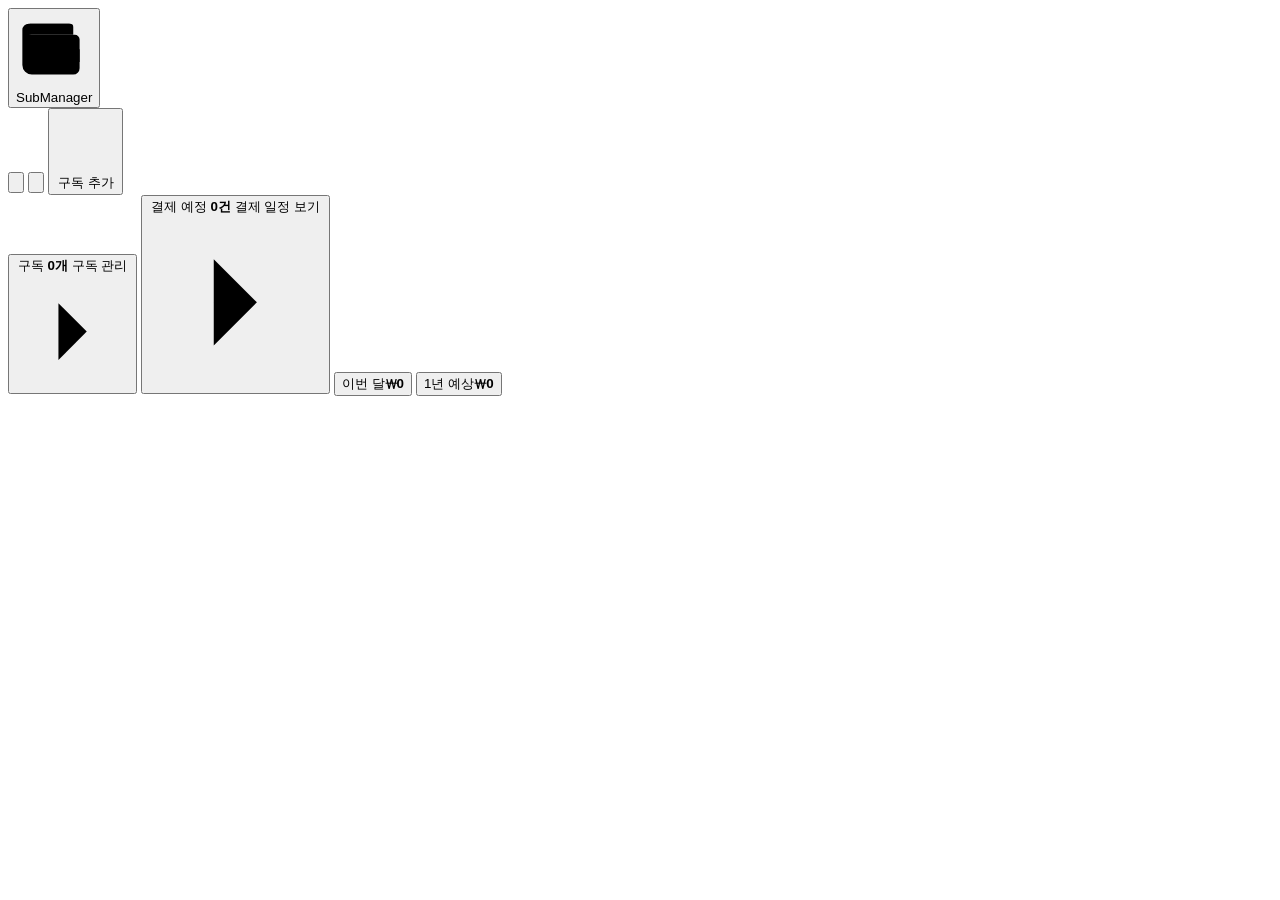
==== web/index.html @ 03d4bf6c "feat: separate sidebar navigation cards Co-authored-by: Codex <codex@openai.com>" ====
<!doctype html>
<html lang="ko">
<head>
  <meta charset="utf-8">
  <meta name="viewport" content="width=device-width,initial-scale=1">
  <meta name="theme-color" content="#09090B">
  <script>(()=>{let preference='system';try{const saved=localStorage.getItem('submanager-theme');if(saved==='dark'||saved==='light')preference=saved}catch{}const media=matchMedia('(prefers-color-scheme: dark)'),theme=preference==='system'?(media.matches?'dark':'light'):preference;document.documentElement.dataset.theme=theme;document.documentElement.dataset.themePreference=preference;document.querySelector('meta[name="theme-color"]').content=theme==='dark'?'#09090B':'#F6F7F5'})();</script>
  <title>SubManager</title>
  <link rel="stylesheet" href="/assets/app.css?v=20260911-sidebar-navigation">
  <style>
    /* Skipped subscriptions use a strong red treatment on dashboard cards. */
    .sub-card.skipped {
      border-width: 1.5px;
      border-color: #8c3c43;
      background: #2c1518;
      box-shadow: 0 0 0 1px rgba(140,60,67,.22);
    }
    .sub-card.skipped:hover {
      border-color: #a64b54;
      background: #34191d;
    }
    .sub-card.skipped .sub-title,
    .sub-card.skipped .skip-status {
      color: #ffb0b6!important;
    }

    /* The subscription list uses an amber marker instead of the dashboard red card treatment. */
    .list-row[aria-label*="이번 달 결제 건너뜀"] {
      position: relative;
      background: linear-gradient(90deg,rgba(200,155,88,.10),rgba(200,155,88,.025) 42%,transparent 72%);
      box-shadow: inset 4px 0 0 #c89b58;
    }
    .list-row[aria-label*="이번 달 결제 건너뜀"]:hover {
      background: linear-gradient(90deg,rgba(200,155,88,.16),rgba(200,155,88,.045) 42%,#18181a 76%);
    }
    .list-row[aria-label*="이번 달 결제 건너뜀"] .service-cell > span::after {
      content: "이번 달 건너뜀";
      display: inline-flex;
      align-items: center;
      width: max-content;
      margin-top: 6px;
      padding: 3px 7px;
      border: 1px solid #6e5833;
      border-radius: 999px;
      background: #2b2418;
      color: #f1ca8b;
      font-size: 10px;
      font-weight: 700;
      line-height: 1.25;
    }
    :root[data-theme=light] .sub-card.skipped {
      border-color: #D98F94;
      background: #FFF0F1;
      box-shadow: 0 0 0 1px rgba(217,143,148,.18);
    }
    :root[data-theme=light] .sub-card.skipped .sub-title,
    :root[data-theme=light] .sub-card.skipped .skip-status {
      color: #A53F49!important;
    }
    :root[data-theme=light] .list-row[aria-label*="이번 달 결제 건너뜀"] {
      background: linear-gradient(90deg,rgba(181,130,53,.13),rgba(181,130,53,.035) 42%,transparent 72%);
      box-shadow: inset 4px 0 0 #B58235;
    }
    :root[data-theme=light] .list-row[aria-label*="이번 달 결제 건너뜀"] .service-cell > span::after {
      border-color: #D8B878;
      background: #FFF5DD;
      color: #8A5D1D;
    }
  </style>
</head>
<body>
  <header class="topbar">
    <button class="brand" type="button" data-view="dashboard" aria-label="대시보드로 이동"><svg class="brand-wallet" aria-hidden="true" viewBox="0 0 24 24"><path d="M4 7.5h14.5A1.5 1.5 0 0 1 20 9v9a2 2 0 0 1-2 2H5a3 3 0 0 1-3-3V6a2 2 0 0 1 2-2h13"/><path d="M2.5 7.5V6A2 2 0 0 1 4.5 4H17a1 1 0 0 1 1 1v2.5"/><path d="M16 12h4v4h-4a2 2 0 0 1 0-4Z"/><circle cx="16" cy="14" r=".5"/></svg><span>SubManager</span></button>
    <div class="header-actions">
      <button class="icon-button theme-button" id="themeButton" type="button" aria-label="테마: 시스템" title="테마: 시스템">
        <svg aria-hidden="true" viewBox="0 0 24 24"><rect x="3" y="4" width="18" height="13" rx="2"/><path d="M8 21h8M12 17v4"/></svg>
      </button>
      <button class="icon-button" id="settingsButton" type="button" aria-label="설정 열기" title="설정">
        <svg aria-hidden="true" viewBox="0 0 24 24"><path d="M12 15.25A3.25 3.25 0 1 0 12 8.75a3.25 3.25 0 0 0 0 6.5Z"/><path d="M19.4 13.5a7.8 7.8 0 0 0 .05-3l1.35-1.05-1.8-3.1-1.67.68a8 8 0 0 0-2.6-1.5L14.5 3.75h-3.6l-.25 1.78a8 8 0 0 0-2.58 1.5L6.4 6.35l-1.8 3.1 1.35 1.05a7.8 7.8 0 0 0 .05 3l-1.4 1.05 1.8 3.1 1.68-.68a8 8 0 0 0 2.57 1.5l.25 1.78h3.6l.25-1.78a8 8 0 0 0 2.58-1.5l1.67.68 1.8-3.1-1.4-1.05Z"/></svg>
      </button>
      <button class="button primary small" id="addSubscriptionButton" type="button"><svg class="button-icon" aria-hidden="true" viewBox="0 0 24 24"><path d="M12 5v14M5 12h14"/></svg> 구독 추가</button>
    </div>
  </header>

  <div class="layout">
    <aside class="sidebar" aria-label="구독 요약 및 탐색">
      <button class="summary-card nav-card" type="button" data-view="subscriptions">
        <span class="eyebrow">구독</span>
        <strong id="activeCount">0개</strong>
        <span class="summary-link">구독 관리 <svg aria-hidden="true" viewBox="0 0 24 24"><path d="m9 18 6-6-6-6"/></svg></span>
      </button>
      <button class="summary-card nav-card upcoming-nav-card" type="button" data-view="upcoming">
        <span class="eyebrow">결제 예정</span>
        <strong id="upcomingCount">0건</strong>
        <span class="summary-link">결제 일정 보기 <svg aria-hidden="true" viewBox="0 0 24 24"><path d="m9 18 6-6-6-6"/></svg></span>
      </button>
      <button class="summary-card metric-card primary-metric" type="button" data-view="dashboard">
        <span class="eyebrow">이번 달</span><strong id="monthTotal">₩0</strong>
      </button>
      <button class="summary-card metric-card secondary-metric" type="button" data-view="dashboard">
        <span class="eyebrow">1년 예상</span><strong id="yearTotal">₩0</strong>
      </button>
    </aside>
    <main id="main" class="main" tabindex="-1"></main>
  </div>

  <div class="modal-backdrop" id="modalBackdrop" hidden>
    <section class="modal" role="dialog" aria-modal="true" aria-labelledby="modalTitle" tabindex="-1">
      <div class="modal-head"><div><span class="step-label" id="modalKicker"></span><h2 id="modalTitle"></h2></div><button class="close-button" type="button" data-close-modal aria-label="닫기"><svg aria-hidden="true" viewBox="0 0 24 24"><path d="m6 6 12 12M18 6 6 18"/></svg></button></div>
      <div id="modalBody"></div>
      <div id="modalFooter"></div>
    </section>
  </div>
  <div class="toast-region" id="toasts" aria-live="polite"></div>
  <script>window.__INITIAL_STATE__ = {{.InitialState}};</script>
  <script>
    (() => {
      const aliases = {
        serviceId: "ServiceID",
        billingDay: "BillingDay",
        paymentMethodId: "PaymentMethodID",
        billingDate: "BillingDate",
        trialEndsAt: "TrialEndsAt",
        isTrial: "IsTrial",
        skipped: "Skipped"
      };
      const normalizeState = (data) => {
        if (!data || !Array.isArray(data.subscriptions)) return data;
        for (const subscription of data.subscriptions) {
          for (const [source, target] of Object.entries(aliases)) {
            if (Object.prototype.hasOwnProperty.call(subscription, source)) {
              subscription[target] = subscription[source];
            }
          }
        }
        return data;
      };
      normalizeState(window.__INITIAL_STATE__);
      const originalFetch = window.fetch.bind(window);
      window.fetch = async (...args) => {
        const response = await originalFetch(...args);
        const request = args[0];
        const url = typeof request === "string" ? request : request?.url || "";
        if (url === "/api/state" || url.endsWith("/api/state") || url.includes("/api/state?")) {
          const originalJSON = response.json.bind(response);
          response.json = async () => normalizeState(await originalJSON());
        }
        return response;
      };

      const modalBody = document.querySelector("#modalBody");
      const removeInactiveNotificationControls = () => {
        modalBody?.querySelectorAll('input[name="notifyChanges"], input[name="notifyMonthly"]')
          .forEach((input) => input.closest(".check-row")?.remove());
      };
      if (modalBody) {
        new MutationObserver(removeInactiveNotificationControls).observe(modalBody, {
          childList: true,
          subtree: true,
        });
        removeInactiveNotificationControls();
      }
    })();
  </script>
  <script src="/assets/app.js?v=20260911-sidebar-navigation" defer></script>
</body>
</html>
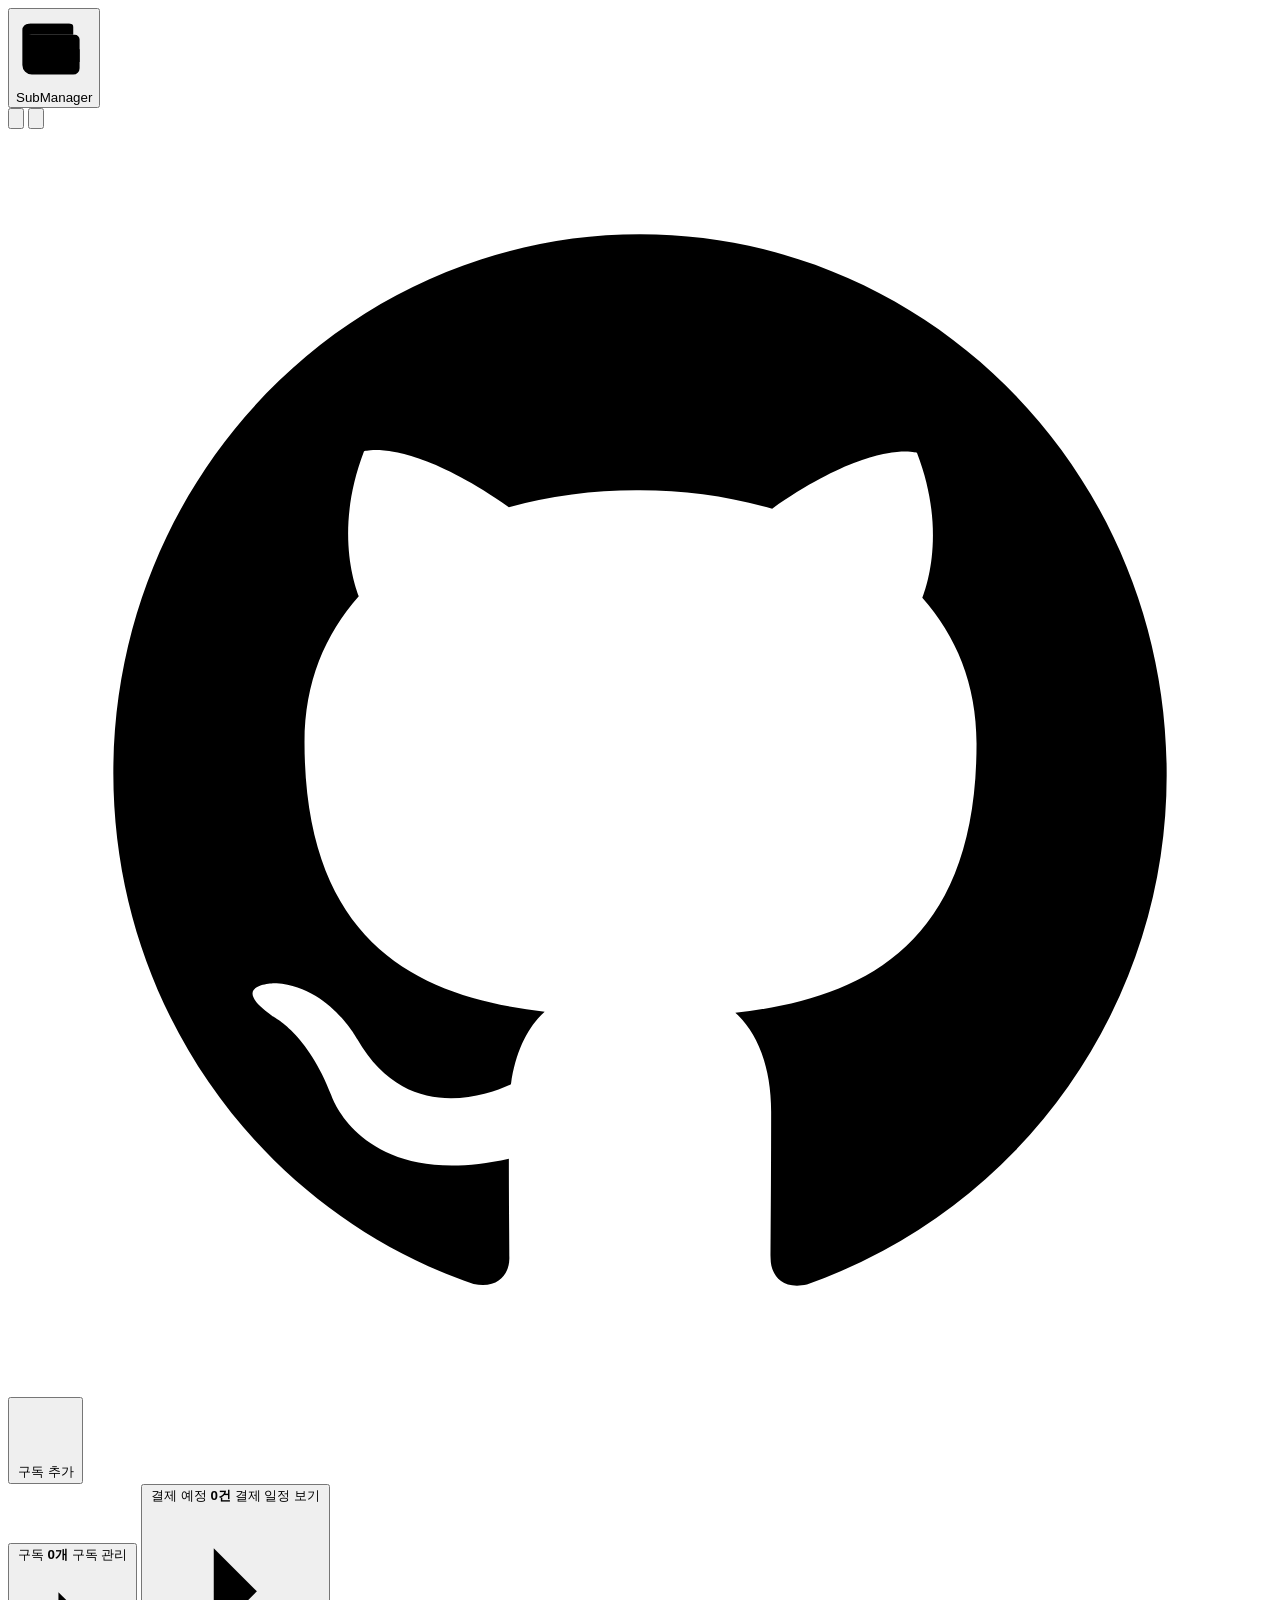
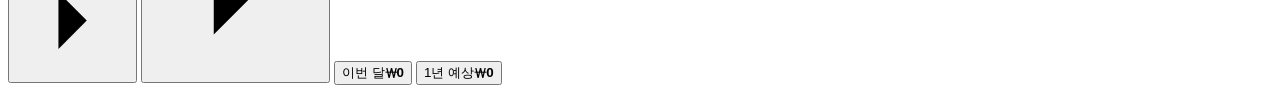
==== commit f55a5a02: "feat: add GitHub repository link Co-authored-by: Codex <codex@openai.com>" ====
--- a/web/index.html
+++ b/web/index.html
@@ -6,7 +6,7 @@
   <meta name="theme-color" content="#09090B">
   <script>(()=>{let preference='system';try{const saved=localStorage.getItem('submanager-theme');if(saved==='dark'||saved==='light')preference=saved}catch{}const media=matchMedia('(prefers-color-scheme: dark)'),theme=preference==='system'?(media.matches?'dark':'light'):preference;document.documentElement.dataset.theme=theme;document.documentElement.dataset.themePreference=preference;document.querySelector('meta[name="theme-color"]').content=theme==='dark'?'#09090B':'#F6F7F5'})();</script>
   <title>SubManager</title>
-  <link rel="stylesheet" href="/assets/app.css?v=20260911-sidebar-navigation">
+  <link rel="stylesheet" href="/assets/app.css?v=20260911-github-link">
   <style>
     /* Skipped subscriptions use a strong red treatment on dashboard cards. */
     .sub-card.skipped {
@@ -78,6 +78,9 @@
       <button class="icon-button" id="settingsButton" type="button" aria-label="설정 열기" title="설정">
         <svg aria-hidden="true" viewBox="0 0 24 24"><path d="M12 15.25A3.25 3.25 0 1 0 12 8.75a3.25 3.25 0 0 0 0 6.5Z"/><path d="M19.4 13.5a7.8 7.8 0 0 0 .05-3l1.35-1.05-1.8-3.1-1.67.68a8 8 0 0 0-2.6-1.5L14.5 3.75h-3.6l-.25 1.78a8 8 0 0 0-2.58 1.5L6.4 6.35l-1.8 3.1 1.35 1.05a7.8 7.8 0 0 0 .05 3l-1.4 1.05 1.8 3.1 1.68-.68a8 8 0 0 0 2.57 1.5l.25 1.78h3.6l.25-1.78a8 8 0 0 0 2.58-1.5l1.67.68 1.8-3.1-1.4-1.05Z"/></svg>
       </button>
+      <a class="icon-button github-link" href="https://github.com/kmw0410/submanager" target="_blank" rel="noopener noreferrer" title="GitHub 저장소">
+        <svg aria-hidden="true" viewBox="0 0 24 24"><path d="M12 2C6.48 2 2 6.58 2 12.23c0 4.52 2.87 8.35 6.84 9.7.5.1.68-.22.68-.49 0-.24-.01-1.04-.01-1.89-2.78.62-3.37-1.2-3.37-1.2-.45-1.19-1.11-1.5-1.11-1.5-.91-.64.07-.63.07-.63 1 .07 1.53 1.06 1.53 1.06.9 1.57 2.35 1.12 2.92.86.09-.67.35-1.12.64-1.38-2.22-.26-4.56-1.15-4.56-5.12 0-1.13.39-2.05 1.03-2.77-.1-.26-.45-1.32.1-2.75 0 0 .84-.28 2.75 1.06A9.3 9.3 0 0 1 12 6.86c.85 0 1.71.12 2.51.35 1.91-1.34 2.75-1.06 2.75-1.06.55 1.43.2 2.49.1 2.75.64.72 1.03 1.64 1.03 2.77 0 3.98-2.35 4.86-4.58 5.11.36.32.68.93.68 1.88 0 1.36-.01 2.45-.01 2.79 0 .27.18.6.69.49A10.25 10.25 0 0 0 22 12.23C22 6.58 17.52 2 12 2Z"/></svg>
+      </a>
       <button class="button primary small" id="addSubscriptionButton" type="button"><svg class="button-icon" aria-hidden="true" viewBox="0 0 24 24"><path d="M12 5v14M5 12h14"/></svg> 구독 추가</button>
     </div>
   </header>
@@ -162,6 +165,6 @@
       }
     })();
   </script>
-  <script src="/assets/app.js?v=20260911-sidebar-navigation" defer></script>
+  <script src="/assets/app.js?v=20260911-github-link" defer></script>
 </body>
 </html>
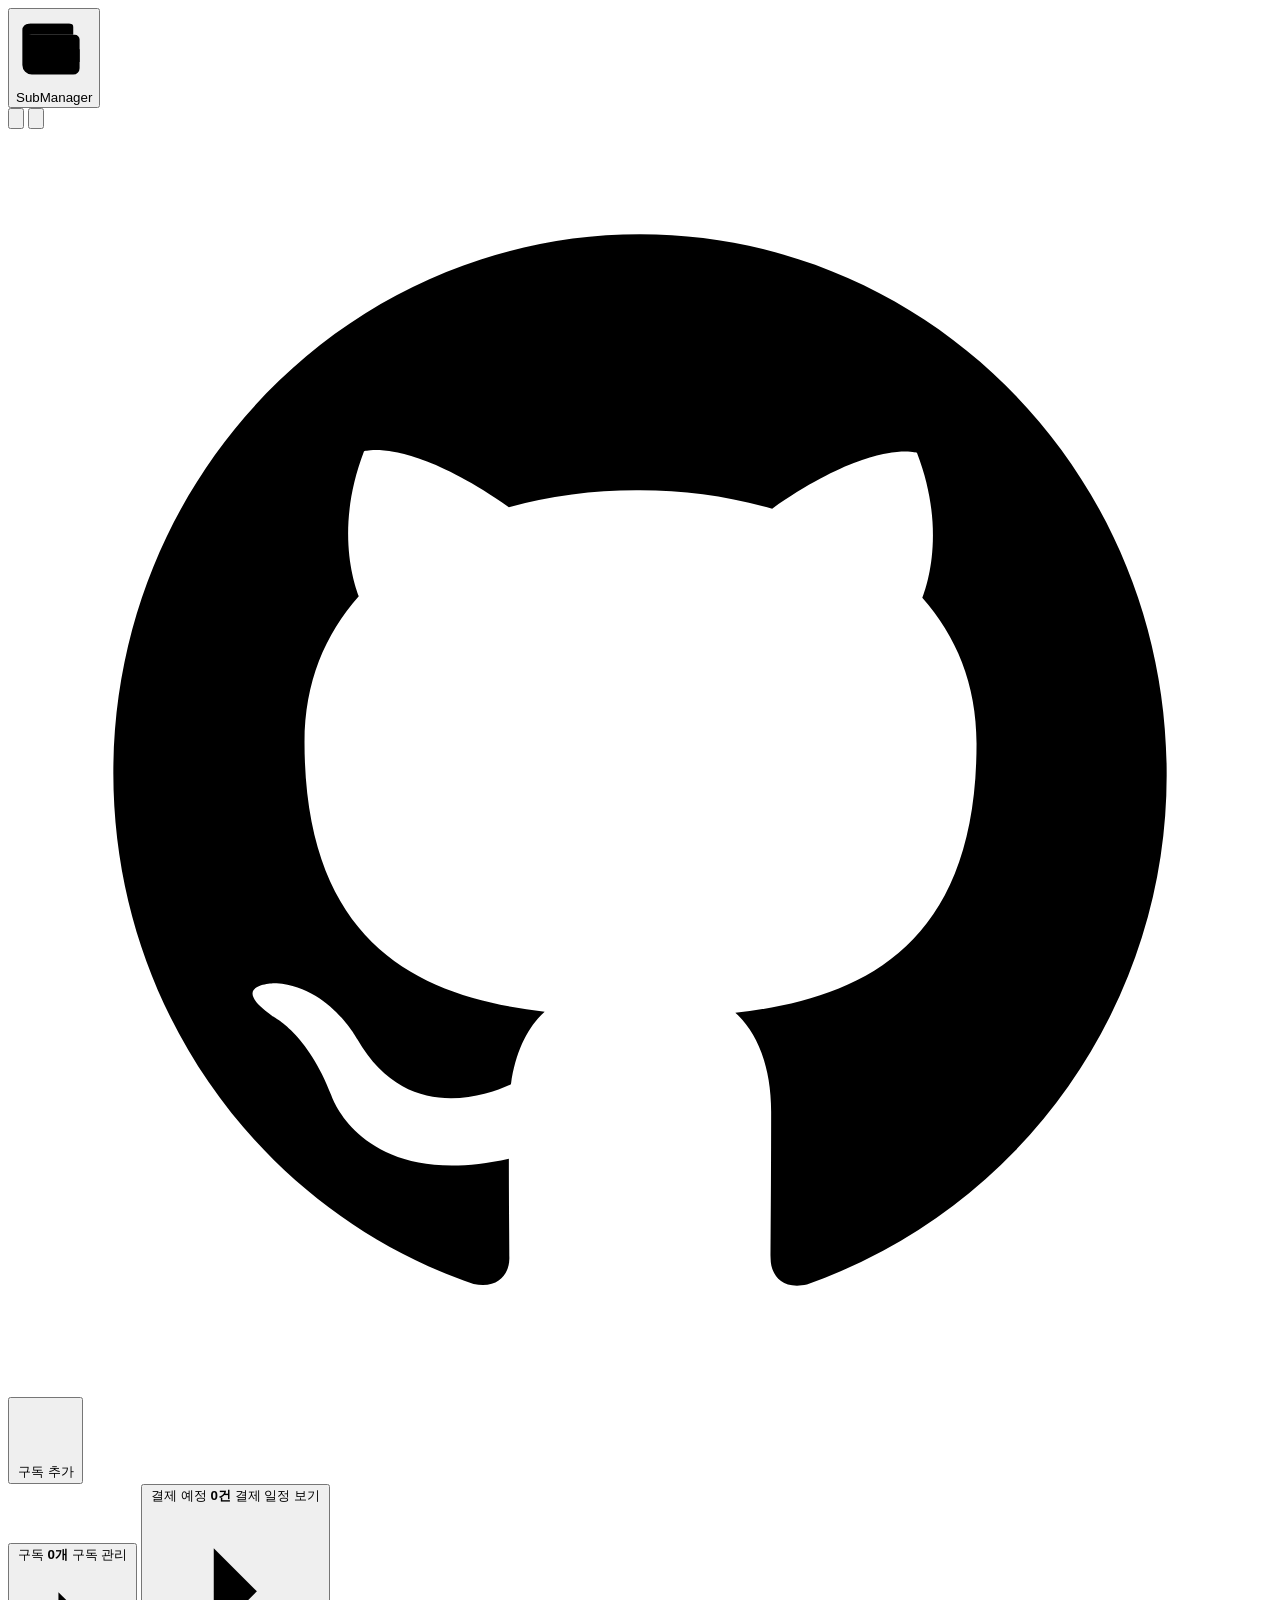
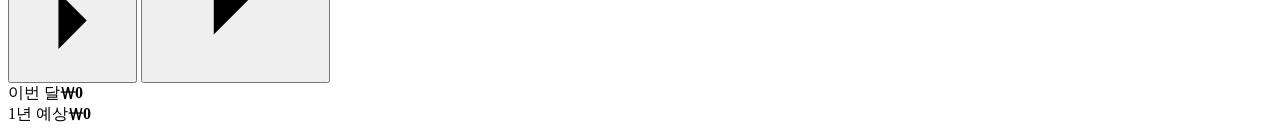
==== commit d7e64e71: "feat: improve subscription dashboard and reliability Refine responsive subscription management, noti" ====
--- a/web/index.html
+++ b/web/index.html
@@ -4,69 +4,10 @@
   <meta charset="utf-8">
   <meta name="viewport" content="width=device-width,initial-scale=1">
   <meta name="theme-color" content="#09090B">
-  <script>(()=>{let preference='system';try{const saved=localStorage.getItem('submanager-theme');if(saved==='dark'||saved==='light')preference=saved}catch{}const media=matchMedia('(prefers-color-scheme: dark)'),theme=preference==='system'?(media.matches?'dark':'light'):preference;document.documentElement.dataset.theme=theme;document.documentElement.dataset.themePreference=preference;document.querySelector('meta[name="theme-color"]').content=theme==='dark'?'#09090B':'#F6F7F5'})();</script>
+  <script>(()=>{let preference='system';try{const saved=localStorage.getItem('submanager-theme');if(saved==='dark'||saved==='light')preference=saved}catch{}const media=matchMedia('(prefers-color-scheme: dark)'),theme=preference==='system'?(media.matches?'dark':'light'):preference;document.documentElement.dataset.theme=theme;document.documentElement.dataset.themePreference=preference;document.querySelector('meta[name="theme-color"]').content=theme==='dark'?'#09090B':'#F7F7F8'})();</script>
   <title>SubManager</title>
-  <link rel="stylesheet" href="/assets/app.css?v=20260911-github-link">
-  <style>
-    /* Skipped subscriptions use a strong red treatment on dashboard cards. */
-    .sub-card.skipped {
-      border-width: 1.5px;
-      border-color: #8c3c43;
-      background: #2c1518;
-      box-shadow: 0 0 0 1px rgba(140,60,67,.22);
-    }
-    .sub-card.skipped:hover {
-      border-color: #a64b54;
-      background: #34191d;
-    }
-    .sub-card.skipped .sub-title,
-    .sub-card.skipped .skip-status {
-      color: #ffb0b6!important;
-    }
-
-    /* The subscription list uses an amber marker instead of the dashboard red card treatment. */
-    .list-row[aria-label*="이번 달 결제 건너뜀"] {
-      position: relative;
-      background: linear-gradient(90deg,rgba(200,155,88,.10),rgba(200,155,88,.025) 42%,transparent 72%);
-      box-shadow: inset 4px 0 0 #c89b58;
-    }
-    .list-row[aria-label*="이번 달 결제 건너뜀"]:hover {
-      background: linear-gradient(90deg,rgba(200,155,88,.16),rgba(200,155,88,.045) 42%,#18181a 76%);
-    }
-    .list-row[aria-label*="이번 달 결제 건너뜀"] .service-cell > span::after {
-      content: "이번 달 건너뜀";
-      display: inline-flex;
-      align-items: center;
-      width: max-content;
-      margin-top: 6px;
-      padding: 3px 7px;
-      border: 1px solid #6e5833;
-      border-radius: 999px;
-      background: #2b2418;
-      color: #f1ca8b;
-      font-size: 10px;
-      font-weight: 700;
-      line-height: 1.25;
-    }
-    :root[data-theme=light] .sub-card.skipped {
-      border-color: #D98F94;
-      background: #FFF0F1;
-      box-shadow: 0 0 0 1px rgba(217,143,148,.18);
-    }
-    :root[data-theme=light] .sub-card.skipped .sub-title,
-    :root[data-theme=light] .sub-card.skipped .skip-status {
-      color: #A53F49!important;
-    }
-    :root[data-theme=light] .list-row[aria-label*="이번 달 결제 건너뜀"] {
-      background: linear-gradient(90deg,rgba(181,130,53,.13),rgba(181,130,53,.035) 42%,transparent 72%);
-      box-shadow: inset 4px 0 0 #B58235;
-    }
-    :root[data-theme=light] .list-row[aria-label*="이번 달 결제 건너뜀"] .service-cell > span::after {
-      border-color: #D8B878;
-      background: #FFF5DD;
-      color: #8A5D1D;
-    }
-  </style>
+  <link rel="manifest" href="/manifest.webmanifest">
+  <link rel="stylesheet" href="/assets/app.css?v=20261001-subscriptions">
 </head>
 <body>
   <header class="topbar">
@@ -78,7 +19,7 @@
       <button class="icon-button" id="settingsButton" type="button" aria-label="설정 열기" title="설정">
         <svg aria-hidden="true" viewBox="0 0 24 24"><path d="M12 15.25A3.25 3.25 0 1 0 12 8.75a3.25 3.25 0 0 0 0 6.5Z"/><path d="M19.4 13.5a7.8 7.8 0 0 0 .05-3l1.35-1.05-1.8-3.1-1.67.68a8 8 0 0 0-2.6-1.5L14.5 3.75h-3.6l-.25 1.78a8 8 0 0 0-2.58 1.5L6.4 6.35l-1.8 3.1 1.35 1.05a7.8 7.8 0 0 0 .05 3l-1.4 1.05 1.8 3.1 1.68-.68a8 8 0 0 0 2.57 1.5l.25 1.78h3.6l.25-1.78a8 8 0 0 0 2.58-1.5l1.67.68 1.8-3.1-1.4-1.05Z"/></svg>
       </button>
-      <a class="icon-button github-link" href="https://github.com/kmw0410/submanager" target="_blank" rel="noopener noreferrer" title="GitHub 저장소">
+      <a class="icon-button github-link" href="https://github.com/kmw0410/submanager" target="_blank" rel="noopener noreferrer" title="GitHub 저장소" aria-label="GitHub 저장소 열기">
         <svg aria-hidden="true" viewBox="0 0 24 24"><path d="M12 2C6.48 2 2 6.58 2 12.23c0 4.52 2.87 8.35 6.84 9.7.5.1.68-.22.68-.49 0-.24-.01-1.04-.01-1.89-2.78.62-3.37-1.2-3.37-1.2-.45-1.19-1.11-1.5-1.11-1.5-.91-.64.07-.63.07-.63 1 .07 1.53 1.06 1.53 1.06.9 1.57 2.35 1.12 2.92.86.09-.67.35-1.12.64-1.38-2.22-.26-4.56-1.15-4.56-5.12 0-1.13.39-2.05 1.03-2.77-.1-.26-.45-1.32.1-2.75 0 0 .84-.28 2.75 1.06A9.3 9.3 0 0 1 12 6.86c.85 0 1.71.12 2.51.35 1.91-1.34 2.75-1.06 2.75-1.06.55 1.43.2 2.49.1 2.75.64.72 1.03 1.64 1.03 2.77 0 3.98-2.35 4.86-4.58 5.11.36.32.68.93.68 1.88 0 1.36-.01 2.45-.01 2.79 0 .27.18.6.69.49A10.25 10.25 0 0 0 22 12.23C22 6.58 17.52 2 12 2Z"/></svg>
       </a>
       <button class="button primary small" id="addSubscriptionButton" type="button"><svg class="button-icon" aria-hidden="true" viewBox="0 0 24 24"><path d="M12 5v14M5 12h14"/></svg> 구독 추가</button>
@@ -97,12 +38,12 @@
         <strong id="upcomingCount">0건</strong>
         <span class="summary-link">결제 일정 보기 <svg aria-hidden="true" viewBox="0 0 24 24"><path d="m9 18 6-6-6-6"/></svg></span>
       </button>
-      <button class="summary-card metric-card primary-metric" type="button" data-view="dashboard">
+      <div class="summary-card metric-card primary-metric">
         <span class="eyebrow">이번 달</span><strong id="monthTotal">₩0</strong>
-      </button>
-      <button class="summary-card metric-card secondary-metric" type="button" data-view="dashboard">
+      </div>
+      <div class="summary-card metric-card secondary-metric">
         <span class="eyebrow">1년 예상</span><strong id="yearTotal">₩0</strong>
-      </button>
+      </div>
     </aside>
     <main id="main" class="main" tabindex="-1"></main>
   </div>
@@ -116,55 +57,6 @@
   </div>
   <div class="toast-region" id="toasts" aria-live="polite"></div>
   <script>window.__INITIAL_STATE__ = {{.InitialState}};</script>
-  <script>
-    (() => {
-      const aliases = {
-        serviceId: "ServiceID",
-        billingDay: "BillingDay",
-        paymentMethodId: "PaymentMethodID",
-        billingDate: "BillingDate",
-        trialEndsAt: "TrialEndsAt",
-        isTrial: "IsTrial",
-        skipped: "Skipped"
-      };
-      const normalizeState = (data) => {
-        if (!data || !Array.isArray(data.subscriptions)) return data;
-        for (const subscription of data.subscriptions) {
-          for (const [source, target] of Object.entries(aliases)) {
-            if (Object.prototype.hasOwnProperty.call(subscription, source)) {
-              subscription[target] = subscription[source];
-            }
-          }
-        }
-        return data;
-      };
-      normalizeState(window.__INITIAL_STATE__);
-      const originalFetch = window.fetch.bind(window);
-      window.fetch = async (...args) => {
-        const response = await originalFetch(...args);
-        const request = args[0];
-        const url = typeof request === "string" ? request : request?.url || "";
-        if (url === "/api/state" || url.endsWith("/api/state") || url.includes("/api/state?")) {
-          const originalJSON = response.json.bind(response);
-          response.json = async () => normalizeState(await originalJSON());
-        }
-        return response;
-      };
-
-      const modalBody = document.querySelector("#modalBody");
-      const removeInactiveNotificationControls = () => {
-        modalBody?.querySelectorAll('input[name="notifyChanges"], input[name="notifyMonthly"]')
-          .forEach((input) => input.closest(".check-row")?.remove());
-      };
-      if (modalBody) {
-        new MutationObserver(removeInactiveNotificationControls).observe(modalBody, {
-          childList: true,
-          subtree: true,
-        });
-        removeInactiveNotificationControls();
-      }
-    })();
-  </script>
-  <script src="/assets/app.js?v=20260911-github-link" defer></script>
+  <script src="/assets/app.js?v=20261001-subscriptions" defer></script>
 </body>
 </html>
